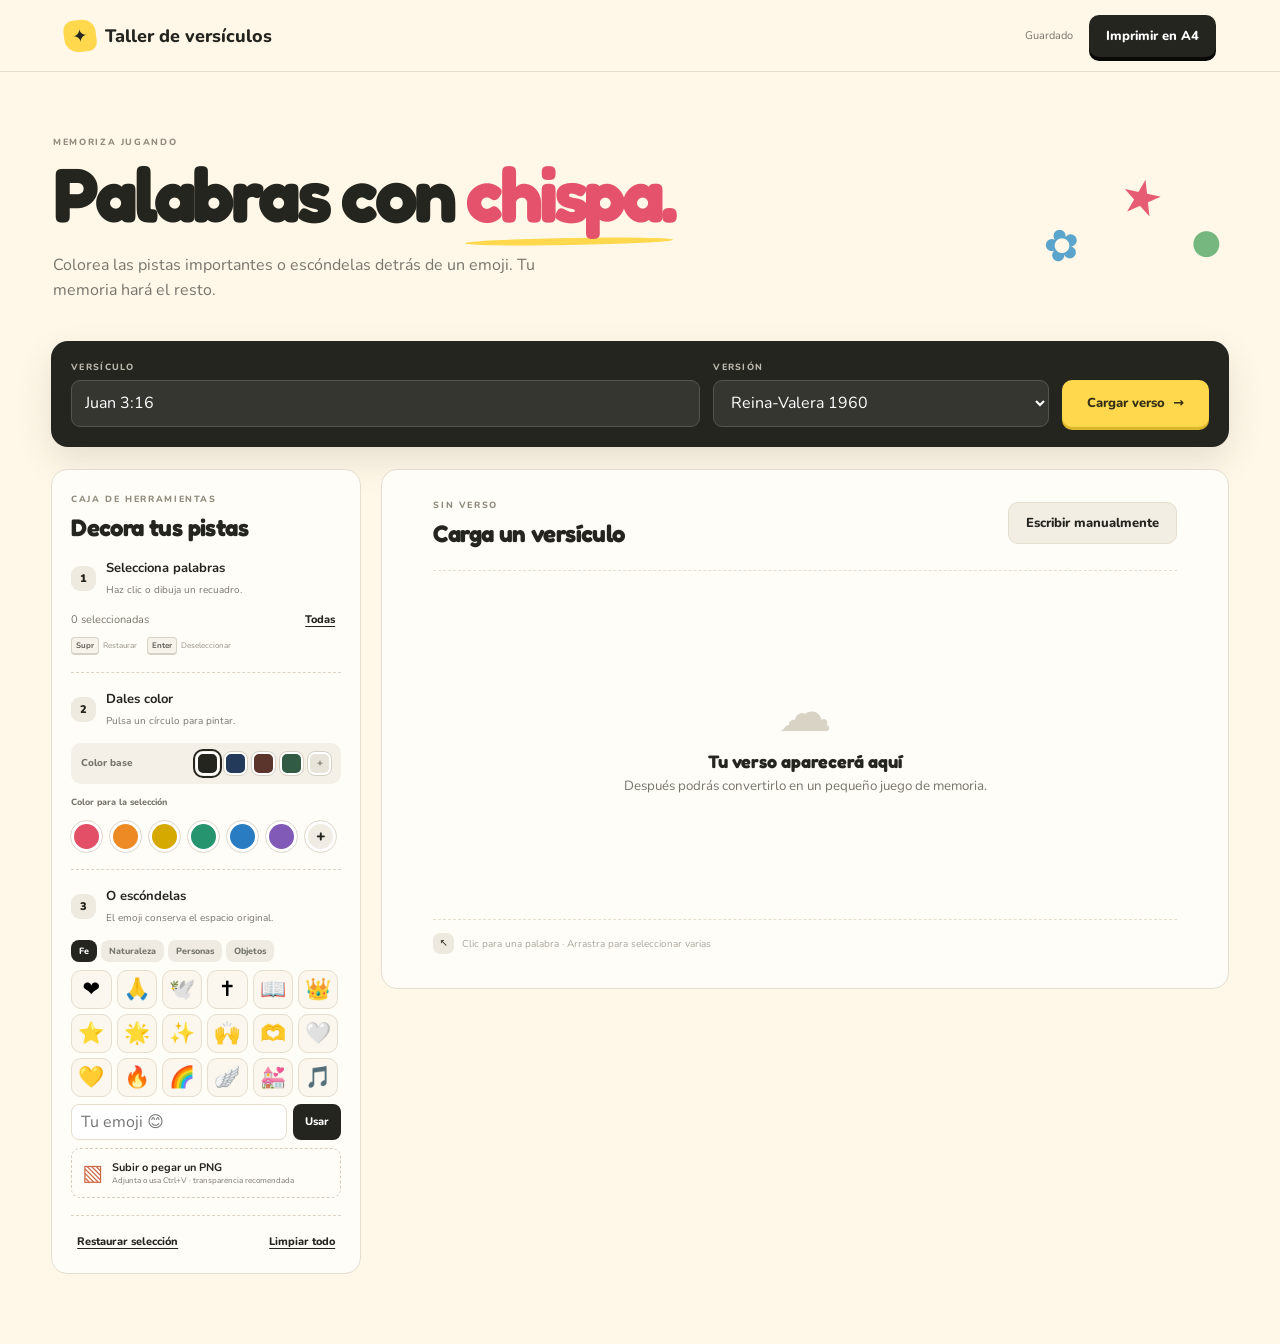
==== memory/index.html @ 90e28985 "init" ====
<!doctype html>
<html lang="es">
  <head>
    <meta charset="UTF-8" />
    <meta name="viewport" content="width=device-width, initial-scale=1.0" />
    <meta name="theme-color" content="#fff8e8" />
    <title>Taller de versículos · Memoriza jugando</title>
    <link rel="preconnect" href="https://fonts.googleapis.com" />
    <link rel="preconnect" href="https://fonts.gstatic.com" crossorigin />
    <link href="https://fonts.googleapis.com/css2?family=Atkinson+Hyperlegible:wght@400;700&family=Baloo+2:wght@400;600;700&family=Fredoka:wght@400;500;600&family=Nunito:wght@400;600;700;800&family=Quicksand:wght@500;600;700&display=swap" rel="stylesheet" />
    <link rel="stylesheet" href="styles.css" />
  </head>
  <body>
    <header class="topbar">
      <a href="#" class="brand"><span class="brand-spark">✦</span><span>Taller de versículos</span></a>
      <div class="top-actions">
        <span id="save-status">Guardado</span>
        <button id="print-button" class="button button-ink" type="button">Imprimir en A4</button>
      </div>
    </header>

    <main>
      <section class="intro">
        <div>
          <p class="eyebrow">Memoriza jugando</p>
          <h1>Palabras con <span>chispa.</span></h1>
          <p>Colorea las pistas importantes o escóndelas detrás de un emoji. Tu memoria hará el resto.</p>
        </div>
        <div class="doodle" aria-hidden="true"><span>★</span><span>●</span><span>✿</span></div>
      </section>

      <form id="verse-form" class="loader-card">
        <div class="field verse-field">
          <label for="reference-input">Versículo</label>
          <input id="reference-input" value="Juan 3:16" autocomplete="off" spellcheck="false" />
        </div>
        <div class="field">
          <label for="version-select">Versión</label>
          <select id="version-select">
            <option value="RVR1960">Reina-Valera 1960</option>
            <option value="NTV">Nueva Traducción Viviente</option>
          </select>
        </div>
        <button class="button button-sun" type="submit">Cargar verso <span>→</span></button>
      </form>

      <section class="studio">
        <aside class="toolbox">
          <div class="toolbox-heading">
            <p class="eyebrow">Caja de herramientas</p>
            <h2>Decora tus pistas</h2>
          </div>

          <div class="tool-group">
            <div class="tool-label"><span>1</span><div><strong>Selecciona palabras</strong><small>Haz clic o dibuja un recuadro.</small></div></div>
            <div class="selection-actions">
              <span id="selection-count">0 seleccionadas</span>
              <button id="select-all" type="button">Todas</button>
            </div>
            <div class="shortcut-hints"><span><kbd>Supr</kbd> Restaurar</span><span><kbd>Enter</kbd> Deseleccionar</span></div>
          </div>

          <div class="tool-group">
            <div class="tool-label"><span>2</span><div><strong>Dales color</strong><small>Pulsa un círculo para pintar.</small></div></div>
            <div class="base-color-row">
              <span>Color base</span>
              <div id="base-colors" class="base-colors">
                <button type="button" data-base-color="#25251f" style="--swatch:#25251f" aria-label="Carbón"></button>
                <button type="button" data-base-color="#243a5a" style="--swatch:#243a5a" aria-label="Azul tinta"></button>
                <button type="button" data-base-color="#5b342b" style="--swatch:#5b342b" aria-label="Marrón"></button>
                <button type="button" data-base-color="#315b45" style="--swatch:#315b45" aria-label="Verde bosque"></button>
                <label class="base-custom" title="Otro color base"><input id="base-color" type="color" value="#25251f" /><span>+</span></label>
              </div>
            </div>
            <span class="accent-label">Color para la selección</span>
            <div id="color-palette" class="color-palette" aria-label="Paleta de colores">
              <button type="button" data-color="#e34f66" style="--swatch:#e34f66" aria-label="Rojo sandía"></button>
              <button type="button" data-color="#ee8a24" style="--swatch:#ee8a24" aria-label="Naranja"></button>
              <button type="button" data-color="#d5a900" style="--swatch:#d5a900" aria-label="Amarillo oscuro"></button>
              <button type="button" data-color="#26946f" style="--swatch:#26946f" aria-label="Verde"></button>
              <button type="button" data-color="#297cc1" style="--swatch:#297cc1" aria-label="Azul"></button>
              <button type="button" data-color="#815ab7" style="--swatch:#815ab7" aria-label="Violeta"></button>
              <label class="custom-color" title="Elegir otro color"><input id="custom-color" type="color" value="#e34f66" /><span>+</span></label>
            </div>
          </div>

          <div class="tool-group">
            <div class="tool-label"><span>3</span><div><strong>O escóndelas</strong><small>El emoji conserva el espacio original.</small></div></div>
            <div id="emoji-tabs" class="emoji-tabs">
              <button type="button" class="active" data-emoji-category="fe">Fe</button><button type="button" data-emoji-category="naturaleza">Naturaleza</button><button type="button" data-emoji-category="personas">Personas</button><button type="button" data-emoji-category="objetos">Objetos</button>
            </div>
            <div id="emoji-palette" class="emoji-palette" aria-label="Selector de emojis"></div>
            <div class="custom-emoji-row">
              <input id="custom-emoji" maxlength="8" placeholder="Tu emoji 😊" aria-label="Emoji personalizado" />
              <button id="apply-custom-emoji" type="button">Usar</button>
            </div>
            <label class="png-upload" for="png-input"><span>▧</span><div><strong>Subir o pegar un PNG</strong><small id="png-status">Adjunta o usa Ctrl+V · transparencia recomendada</small></div><input id="png-input" type="file" accept="image/png" /></label>
          </div>

          <div class="reset-row">
            <button id="restore-selected" type="button">Restaurar selección</button>
            <button id="restore-all" type="button">Limpiar todo</button>
          </div>
        </aside>

        <article class="canvas-card">
          <div class="canvas-top">
            <div><p id="verse-version" class="eyebrow">Sin verso</p><h2 id="verse-reference">Carga un versículo</h2></div>
            <button id="paste-button" class="button button-soft" type="button">Escribir manualmente</button>
          </div>
          <div id="empty-state" class="empty-state"><span>☁</span><strong>Tu verso aparecerá aquí</strong><small>Después podrás convertirlo en un pequeño juego de memoria.</small></div>
          <div id="verse-canvas" class="verse-canvas" aria-live="polite"></div>
          <p id="copyright" class="copyright"></p>
          <div class="canvas-hint"><span class="mouse-icon">↖</span> Clic para una palabra · Arrastra para seleccionar varias</div>
        </article>
      </section>
    </main>

    <dialog id="manual-dialog">
      <form method="dialog" class="dialog-card">
        <button class="dialog-close" value="cancel" aria-label="Cerrar">×</button>
        <p class="eyebrow">Entrada manual</p>
        <h2>Escribe el versículo</h2>
        <label for="manual-reference">Referencia</label>
        <input id="manual-reference" value="Juan 3:16" />
        <label for="manual-text">Texto</label>
        <textarea id="manual-text" rows="5" placeholder="Porque de tal manera amó Dios al mundo…"></textarea>
        <div class="dialog-actions"><button value="cancel" class="button button-soft">Cancelar</button><button id="use-manual" value="default" class="button button-sun">Usar este verso</button></div>
      </form>
    </dialog>

    <dialog id="print-dialog">
      <form method="dialog" class="dialog-card">
        <button class="dialog-close" value="cancel" aria-label="Cerrar">×</button>
        <p class="eyebrow">A4 horizontal</p>
        <h2>Elige la letra</h2>
        <p class="dialog-copy">Calcularemos automáticamente el tamaño más grande que cabe en la hoja.</p>
        <div id="font-options" class="font-options">
          <label style="--sample-font:'Nunito',sans-serif"><input type="radio" name="print-font" value="Nunito" checked /><span>Aa</span><strong>Nunito</strong></label>
          <label style="--sample-font:'Quicksand',sans-serif"><input type="radio" name="print-font" value="Quicksand" /><span>Aa</span><strong>Quicksand</strong></label>
          <label style="--sample-font:'Fredoka',sans-serif"><input type="radio" name="print-font" value="Fredoka" /><span>Aa</span><strong>Fredoka</strong></label>
          <label style="--sample-font:'Atkinson Hyperlegible',sans-serif"><input type="radio" name="print-font" value="Atkinson Hyperlegible" /><span>Aa</span><strong>Atkinson</strong></label>
          <label style="--sample-font:'Baloo 2',sans-serif"><input type="radio" name="print-font" value="Baloo 2" /><span>Aa</span><strong>Baloo 2</strong></label>
        </div>
        <div class="dialog-actions"><button value="cancel" class="button button-soft">Cancelar</button><button id="confirm-print" value="default" class="button button-sun">Preparar impresión</button></div>
      </form>
    </dialog>

    <div id="selection-box" class="selection-box" aria-hidden="true"></div>
    <section id="print-root" aria-hidden="true"></section>
    <div id="toast" class="toast" role="status" aria-live="polite"></div>
    <script src="app.js"></script>
  </body>
</html>
---- memory/styles.css ----
:root {
    --ink: #25251f;
    --muted: #77766d;
    --cream: #fff8e8;
    --paper: #fffdf8;
    --line: #e5ddce;
    --sun: #ffd84d;
    --pink: #f7a9b7;
    --blue: #a9d9ee;
    --green: #b9dfbc;
    --sans: "Nunito", system-ui, sans-serif;
}
* {
    box-sizing: border-box;
}
[hidden] {
    display: none !important;
}
html {
    scroll-behavior: smooth;
}
body {
    margin: 0;
    color: var(--ink);
    background: var(--cream);
    font-family: var(--sans);
}
button,
input,
select,
textarea {
    font: inherit;
}
button {
    cursor: pointer;
}
.topbar {
    height: 72px;
    padding: 0 5vw;
    display: flex;
    align-items: center;
    justify-content: space-between;
    background: rgba(255, 248, 232, 0.94);
    border-bottom: 1px solid var(--line);
    position: sticky;
    top: 0;
    z-index: 20;
    backdrop-filter: blur(12px);
}
.brand {
    color: var(--ink);
    text-decoration: none;
    display: flex;
    align-items: center;
    gap: 9px;
    font-weight: 800;
    font-size: 18px;
}
.brand-spark {
    display: grid;
    place-items: center;
    width: 32px;
    height: 32px;
    border-radius: 10px 13px 9px 14px;
    background: var(--sun);
    transform: rotate(-7deg);
}
.brand-spark::first-letter {
    transform: rotate(7deg);
}
.top-actions {
    display: flex;
    align-items: center;
    gap: 16px;
}
#save-status {
    color: var(--muted);
    font-size: 11px;
}
.button {
    min-height: 42px;
    padding: 0 17px;
    border: 0;
    border-radius: 10px;
    display: inline-flex;
    align-items: center;
    justify-content: center;
    gap: 8px;
    font-weight: 800;
    font-size: 13px;
}
.button:hover {
    transform: translateY(-1px);
}
.button-ink {
    color: white;
    background: var(--ink);
    box-shadow: 0 4px 0 #090a08;
}
.button-sun {
    color: #342e14;
    background: var(--sun);
    box-shadow: 0 3px 0 #ddb72a;
}
.button-soft {
    color: var(--ink);
    background: #f3eee4;
    border: 1px solid var(--line);
}
main {
    width: min(1360px, 92vw);
    margin: 0 auto;
    padding-bottom: 70px;
}
.intro {
    padding: 64px 2px 37px;
    display: flex;
    justify-content: space-between;
    align-items: center;
}
.eyebrow {
    margin: 0 0 8px;
    color: #908b7e;
    text-transform: uppercase;
    font-size: 9px;
    font-weight: 800;
    letter-spacing: 0.18em;
}
.intro h1 {
    margin: 0;
    font-family: "Fredoka", var(--sans);
    font-size: clamp(46px, 6vw, 78px);
    line-height: 1;
    letter-spacing: -0.055em;
}
.intro h1 span {
    color: #e4526b;
    position: relative;
}
.intro h1 span::after {
    content: "";
    position: absolute;
    left: 0;
    right: 0;
    bottom: -5px;
    height: 7px;
    background: var(--sun);
    border-radius: 50%;
    z-index: -1;
    transform: rotate(-1deg);
}
.intro p:not(.eyebrow) {
    max-width: 540px;
    margin: 20px 0 0;
    color: var(--muted);
    line-height: 1.6;
}
.doodle {
    width: 190px;
    height: 110px;
    position: relative;
}
.doodle span {
    position: absolute;
    display: grid;
    place-items: center;
}
.doodle span:nth-child(1) {
    right: 64px;
    top: 0;
    color: #e65c72;
    font-size: 48px;
    transform: rotate(12deg);
}
.doodle span:nth-child(2) {
    right: 5px;
    top: 54px;
    width: 31px;
    height: 31px;
    color: #75b77e;
    font-size: 34px;
}
.doodle span:nth-child(3) {
    left: 7px;
    bottom: 0;
    color: #5ba5cc;
    font-size: 43px;
    transform: rotate(-14deg);
}
.loader-card {
    display: grid;
    grid-template-columns: 1.5fr 0.8fr auto;
    gap: 13px;
    align-items: end;
    padding: 20px;
    background: var(--ink);
    border-radius: 17px;
    box-shadow: 0 14px 35px rgba(50, 45, 33, 0.12);
}
.field label,
.dialog-card label {
    display: block;
    margin: 0 0 7px;
    color: #bbb8ad;
    text-transform: uppercase;
    font-size: 9px;
    letter-spacing: 0.14em;
    font-weight: 800;
}
.field input,
.field select {
    width: 100%;
    height: 47px;
    padding: 0 13px;
    border: 1px solid #55554e;
    border-radius: 9px;
    color: white;
    background: #353630;
    outline: none;
}
.field input:focus,
.field select:focus {
    border-color: var(--sun);
}
.loader-card > .button {
    height: 47px;
    padding: 0 25px;
}
.studio {
    display: grid;
    grid-template-columns: 310px 1fr;
    gap: 20px;
    align-items: start;
    margin-top: 22px;
}
.toolbox,
.canvas-card {
    background: var(--paper);
    border: 1px solid var(--line);
    border-radius: 16px;
}
.toolbox {
    padding: 23px 19px;
    position: sticky;
    top: 91px;
}
.toolbox-heading h2,
.canvas-top h2,
.dialog-card h2 {
    margin: 0;
    font-family: "Fredoka", var(--sans);
    font-size: 24px;
    letter-spacing: -0.025em;
}
.tool-group {
    padding: 17px 0;
    border-bottom: 1px dashed #ddd4c5;
}
.tool-label {
    display: flex;
    align-items: center;
    gap: 10px;
}
.tool-label > span {
    flex: 0 0 25px;
    height: 25px;
    display: grid;
    place-items: center;
    border-radius: 9px;
    background: #eeeadf;
    font-size: 11px;
    font-weight: 900;
}
.tool-label strong {
    display: block;
    font-size: 13px;
}
.tool-label small {
    color: var(--muted);
    font-size: 10px;
}
.selection-actions {
    display: flex;
    justify-content: space-between;
    align-items: center;
    margin-top: 12px;
    color: var(--muted);
    font-size: 11px;
}
.selection-actions button,
.reset-row button {
    border: 0;
    background: transparent;
    color: var(--ink);
    font-weight: 800;
    font-size: 11px;
    text-decoration: underline;
    text-underline-offset: 3px;
}
.shortcut-hints {
    display: flex;
    flex-wrap: wrap;
    gap: 6px 10px;
    margin-top: 9px;
    color: #969288;
    font-size: 8px;
}
.shortcut-hints span {
    display: flex;
    align-items: center;
    gap: 4px;
}
kbd {
    min-width: 25px;
    padding: 2px 4px;
    border: 1px solid #d8d1c5;
    border-bottom-width: 2px;
    border-radius: 4px;
    background: #f7f3ea;
    color: #5c5a53;
    font: 700 8px var(--sans);
    text-align: center;
}
.color-palette {
    display: flex;
    flex-wrap: wrap;
    gap: 8px;
    margin-top: 13px;
}
.color-palette > button,
.custom-color {
    width: 31px;
    height: 31px;
    border-radius: 50%;
    border: 3px solid white;
    outline: 1px solid #ddd6ca;
    background: var(--swatch);
    transition: 0.15s;
}
.color-palette > button:hover {
    transform: scale(1.13);
}
.custom-color {
    position: relative;
    display: grid;
    place-items: center;
    overflow: hidden;
    background: #f0ece4;
    font-weight: 900;
    cursor: pointer;
}
.custom-color input {
    position: absolute;
    inset: 0;
    opacity: 0;
    cursor: pointer;
}
.custom-color span {
    pointer-events: none;
}
.base-color-row {
    display: flex;
    justify-content: space-between;
    align-items: center;
    margin-top: 13px;
    padding: 9px 10px;
    border-radius: 10px;
    background: #f4f0e7;
    color: var(--muted);
    font-size: 10px;
    font-weight: 800;
}
.base-colors {
    display: flex;
    align-items: center;
    gap: 5px;
}
.base-colors button,
.base-custom {
    position: relative;
    display: grid;
    place-items: center;
    width: 23px;
    height: 23px;
    padding: 0;
    border: 2px solid white;
    border-radius: 7px;
    outline: 1px solid #d8d1c5;
    background: var(--swatch);
    overflow: hidden;
}
.base-colors button.active {
    outline: 2px solid var(--ink);
    outline-offset: 1px;
}
.base-custom {
    background: #e9e4da;
    cursor: pointer;
}
.base-custom input {
    position: absolute;
    inset: 0;
    opacity: 0;
    cursor: pointer;
}
.base-custom span {
    pointer-events: none;
}
.accent-label {
    display: block;
    margin-top: 12px;
    color: var(--muted);
    font-size: 9px;
    font-weight: 800;
}
.emoji-tabs {
    display: flex;
    gap: 4px;
    margin-top: 13px;
    overflow-x: auto;
    scrollbar-width: none;
}
.emoji-tabs button {
    flex: 0 0 auto;
    padding: 5px 8px;
    border: 0;
    border-radius: 8px;
    background: #efebe2;
    color: var(--muted);
    font-size: 9px;
    font-weight: 800;
}
.emoji-tabs button.active {
    background: var(--ink);
    color: white;
}
.emoji-palette {
    display: grid;
    grid-template-columns: repeat(6, 1fr);
    gap: 5px;
    max-height: 132px;
    margin-top: 8px;
    overflow-y: auto;
    padding-right: 3px;
}
.emoji-palette button {
    height: 39px;
    border: 1px solid var(--line);
    border-radius: 10px;
    background: #fbf7ee;
    font-size: 21px;
}
.emoji-palette button:hover {
    background: #fff2c3;
    transform: rotate(-3deg) scale(1.05);
}
.custom-emoji-row {
    display: grid;
    grid-template-columns: 1fr auto;
    gap: 6px;
    margin-top: 7px;
}
.custom-emoji-row input {
    min-width: 0;
    height: 36px;
    padding: 0 9px;
    border: 1px solid var(--line);
    border-radius: 8px;
}
.custom-emoji-row button {
    border: 0;
    border-radius: 8px;
    background: var(--ink);
    color: white;
    font-size: 11px;
    font-weight: 800;
    padding: 0 12px;
}
.png-upload {
    display: flex;
    align-items: center;
    gap: 9px;
    margin-top: 8px;
    padding: 9px 10px;
    border: 1px dashed #d5ccbd;
    border-radius: 9px;
    cursor: pointer;
}
.png-upload > span {
    font-size: 22px;
    color: #ce6a48;
}
.png-upload strong,
.png-upload small {
    display: block;
}
.png-upload strong {
    font-size: 11px;
}
.png-upload small {
    max-width: 185px;
    color: var(--muted);
    font-size: 8px;
    overflow: hidden;
    text-overflow: ellipsis;
    white-space: nowrap;
}
.png-upload input {
    position: absolute;
    width: 1px;
    height: 1px;
    opacity: 0;
}
.reset-row {
    display: flex;
    justify-content: space-between;
    padding-top: 17px;
}
.canvas-card {
    min-height: 520px;
    padding: 29px clamp(25px, 4vw, 55px) 22px;
}
.canvas-top {
    display: flex;
    justify-content: space-between;
    align-items: center;
    gap: 20px;
    padding-bottom: 22px;
    border-bottom: 1px dashed var(--line);
}
.empty-state {
    min-height: 330px;
    display: flex;
    flex-direction: column;
    align-items: center;
    justify-content: center;
    color: var(--muted);
    text-align: center;
}
.empty-state > span {
    font-size: 54px;
    color: #d9d3c5;
}
.empty-state strong {
    color: var(--ink);
    font-family: "Fredoka", var(--sans);
    font-size: 18px;
}
.empty-state small {
    margin-top: 5px;
}
.verse-canvas {
    min-height: 295px;
    padding: 46px 0 32px;
    font-family: "Nunito", sans-serif;
    font-size: clamp(25px, 3.2vw, 46px);
    font-weight: 700;
    line-height: 1.62;
    letter-spacing: -0.02em;
    user-select: none;
    cursor: crosshair;
}
.verse-canvas[hidden] {
    display: none;
}
.word {
    display: inline;
    border-radius: 6px;
    padding: 2px 1px;
    transition: 0.12s;
}
.word:hover {
    background: #f1ece1;
}
.word.selected {
    outline: 2px solid #33342e;
    outline-offset: 2px;
    background: #fff0a6;
}
.word.selection-preview {
    outline: 2px dashed #e17134;
    outline-offset: 2px;
    background: #ffedc8;
}
.word-core {
    display: inline-block;
    position: relative;
    text-align: center;
    vertical-align: baseline;
}
.word.replaced .original {
    visibility: hidden;
}
.replacement {
    display: none;
    position: absolute;
    left: 50%;
    top: 50%;
    transform: translate(-50%, -50%);
    font-family: "Apple Color Emoji", "Segoe UI Emoji", sans-serif;
    font-size: 0.78em;
    line-height: 1;
    white-space: nowrap;
}
.word.replaced .replacement {
    display: block;
}
.replacement-image {
    width: auto;
    height: 1.8em;
    max-width: none;
    object-fit: contain;
}
.copyright {
    margin: 10px 0 0;
    color: #aaa69d;
    font-size: 9px;
    line-height: 1.45;
}
.canvas-hint {
    margin-top: 18px;
    padding-top: 13px;
    border-top: 1px dashed var(--line);
    color: #aaa69d;
    font-size: 10px;
}
.mouse-icon {
    display: inline-grid;
    place-items: center;
    width: 21px;
    height: 21px;
    margin-right: 5px;
    border-radius: 7px;
    background: #eee9de;
    color: var(--ink);
}
.selection-box {
    display: none;
    position: fixed;
    z-index: 100;
    pointer-events: none;
    border: 2px dashed #e17134;
    border-radius: 6px;
    background: rgba(255, 216, 77, 0.17);
}
.selection-box.visible {
    display: block;
}
dialog {
    width: min(590px, calc(100vw - 28px));
    max-height: calc(100vh - 28px);
    padding: 0;
    border: 0;
    border-radius: 16px;
    background: var(--paper);
    color: var(--ink);
    box-shadow: 0 30px 100px rgba(33, 31, 25, 0.3);
    overflow: auto;
}
dialog::backdrop {
    background: rgba(34, 34, 29, 0.6);
    backdrop-filter: blur(3px);
}
.dialog-card {
    width: 100%;
    padding: 30px;
    position: relative;
}
.dialog-close {
    position: absolute;
    right: 17px;
    top: 13px;
    border: 0;
    background: transparent;
    color: var(--muted);
    font-size: 25px;
}
.dialog-card > label {
    color: var(--muted);
    margin-top: 18px;
}
.dialog-card > input,
.dialog-card textarea {
    width: 100%;
    border: 1px solid var(--line);
    border-radius: 9px;
    background: white;
    padding: 11px;
}
.dialog-card > input {
    height: 44px;
}
.dialog-card textarea {
    display: block;
    resize: vertical;
    line-height: 1.5;
}
.dialog-copy {
    color: var(--muted);
    font-size: 12px;
}
.dialog-actions {
    display: flex;
    justify-content: flex-end;
    gap: 9px;
    margin-top: 22px;
}
.font-options {
    display: grid;
    grid-template-columns: repeat(5, 1fr);
    gap: 8px;
    margin-top: 20px;
}
.font-options label {
    margin: 0;
    min-width: 0;
    padding: 11px 5px 9px;
    border: 1px solid var(--line);
    border-radius: 11px;
    text-align: center;
    cursor: pointer;
    color: var(--ink);
    text-transform: none;
    letter-spacing: 0;
}
.font-options label:has(input:checked) {
    border-color: #d9ac13;
    background: #fff4bd;
    box-shadow: 0 0 0 2px #fff inset;
}
.font-options input {
    position: absolute;
    opacity: 0;
}
.font-options span {
    display: block;
    font: 600 27px var(--sample-font);
}
.font-options strong {
    display: block;
    margin-top: 2px;
    overflow: hidden;
    text-overflow: ellipsis;
    font-size: 9px;
}
.toast {
    position: fixed;
    left: 50%;
    bottom: 22px;
    z-index: 200;
    transform: translate(-50%, 20px);
    padding: 11px 16px;
    border-radius: 9px;
    background: var(--ink);
    color: white;
    font-size: 12px;
    opacity: 0;
    pointer-events: none;
    transition: 0.2s;
}
.toast.visible {
    opacity: 1;
    transform: translate(-50%, 0);
}
#print-root {
    position: fixed;
    left: -10000px;
    top: 0;
    width: 277mm;
    height: auto;
    opacity: 0;
    pointer-events: none;
    overflow: hidden;
    display: block;
}
.print-verse {
    width: 100%;
    font-weight: 700;
    line-height: 1.2;
    letter-spacing: -0.015em;
}
.print-verse .word {
    padding: 0;
}
.print-page {
    width: 277mm;
    height: 190mm;
    padding: 3mm;
    display: flex;
    align-items: center;
    overflow: hidden;
}

@media (max-width: 800px) {
    .topbar {
        padding: 0 4vw;
    }
    #save-status {
        display: none;
    }
    main {
        width: 94vw;
    }
    .intro {
        padding-top: 45px;
    }
    .doodle {
        display: none;
    }
    .loader-card {
        grid-template-columns: 1fr;
    }
    .studio {
        grid-template-columns: 1fr;
    }
    .toolbox {
        position: static;
    }
    .canvas-top {
        align-items: flex-start;
    }
    .font-options {
        grid-template-columns: repeat(3, 1fr);
    }
    .dialog-card {
        padding: 25px 18px;
    }
}

@media print {
    @page {
        size: A4 landscape;
        margin: 10mm;
    }
    html,
    body {
        margin: 0 !important;
        padding: 0 !important;
        background: white !important;
        print-color-adjust: exact;
        -webkit-print-color-adjust: exact;
    }
    body > *:not(#print-root) {
        display: none !important;
    }
    #print-root {
        position: static;
        width: auto;
        height: auto;
        padding: 0;
        opacity: 1;
        display: block !important;
        overflow: visible;
    }
    .print-page {
        break-after: page;
        page-break-after: always;
    }
    .print-page:last-child {
        break-after: auto;
        page-break-after: auto;
    }
    .print-verse .word.selected {
        outline: 0;
        background: transparent;
    }
}
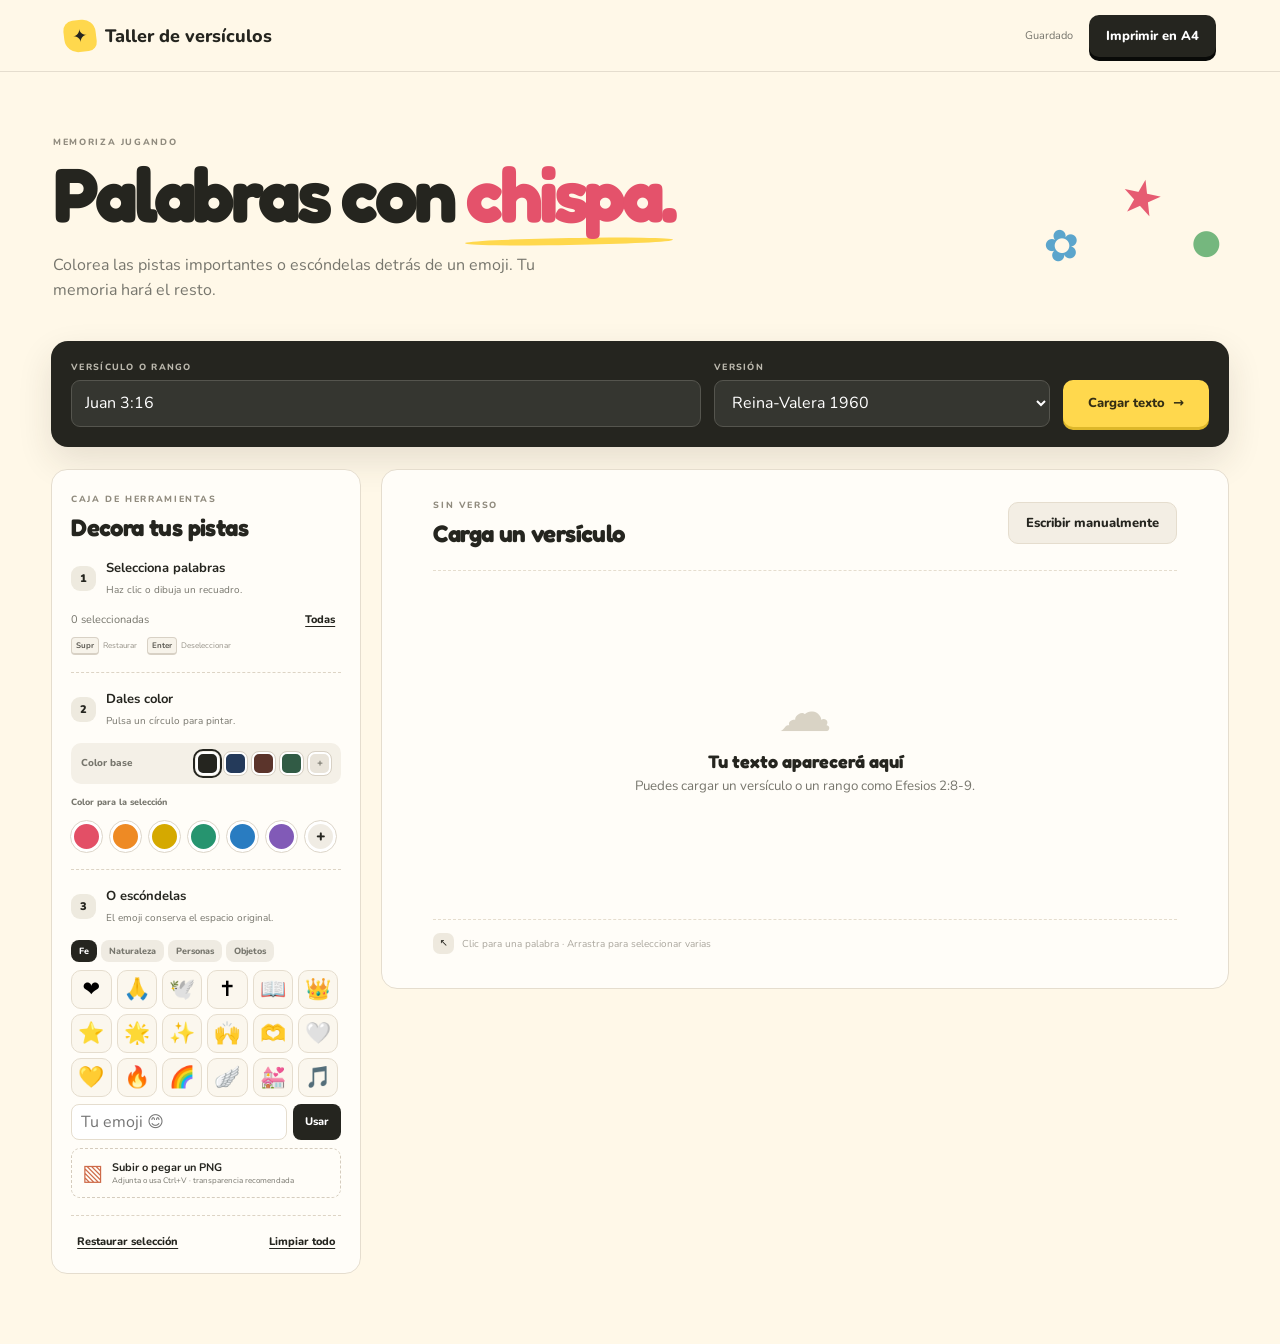
==== commit 7bcf10f0: "index and dash verse feature" ====
--- a/memory/index.html
+++ b/memory/index.html
@@ -31,8 +31,8 @@
 
       <form id="verse-form" class="loader-card">
         <div class="field verse-field">
-          <label for="reference-input">Versículo</label>
-          <input id="reference-input" value="Juan 3:16" autocomplete="off" spellcheck="false" />
+          <label for="reference-input">Versículo o rango</label>
+          <input id="reference-input" value="Juan 3:16" placeholder="Efesios 2:8-9" autocomplete="off" spellcheck="false" />
         </div>
         <div class="field">
           <label for="version-select">Versión</label>
@@ -41,7 +41,7 @@
             <option value="NTV">Nueva Traducción Viviente</option>
           </select>
         </div>
-        <button class="button button-sun" type="submit">Cargar verso <span>→</span></button>
+        <button class="button button-sun" type="submit">Cargar texto <span>→</span></button>
       </form>
 
       <section class="studio">
@@ -108,7 +108,7 @@
             <div><p id="verse-version" class="eyebrow">Sin verso</p><h2 id="verse-reference">Carga un versículo</h2></div>
             <button id="paste-button" class="button button-soft" type="button">Escribir manualmente</button>
           </div>
-          <div id="empty-state" class="empty-state"><span>☁</span><strong>Tu verso aparecerá aquí</strong><small>Después podrás convertirlo en un pequeño juego de memoria.</small></div>
+          <div id="empty-state" class="empty-state"><span>☁</span><strong>Tu texto aparecerá aquí</strong><small>Puedes cargar un versículo o un rango como Efesios 2:8-9.</small></div>
           <div id="verse-canvas" class="verse-canvas" aria-live="polite"></div>
           <p id="copyright" class="copyright"></p>
           <div class="canvas-hint"><span class="mouse-icon">↖</span> Clic para una palabra · Arrastra para seleccionar varias</div>
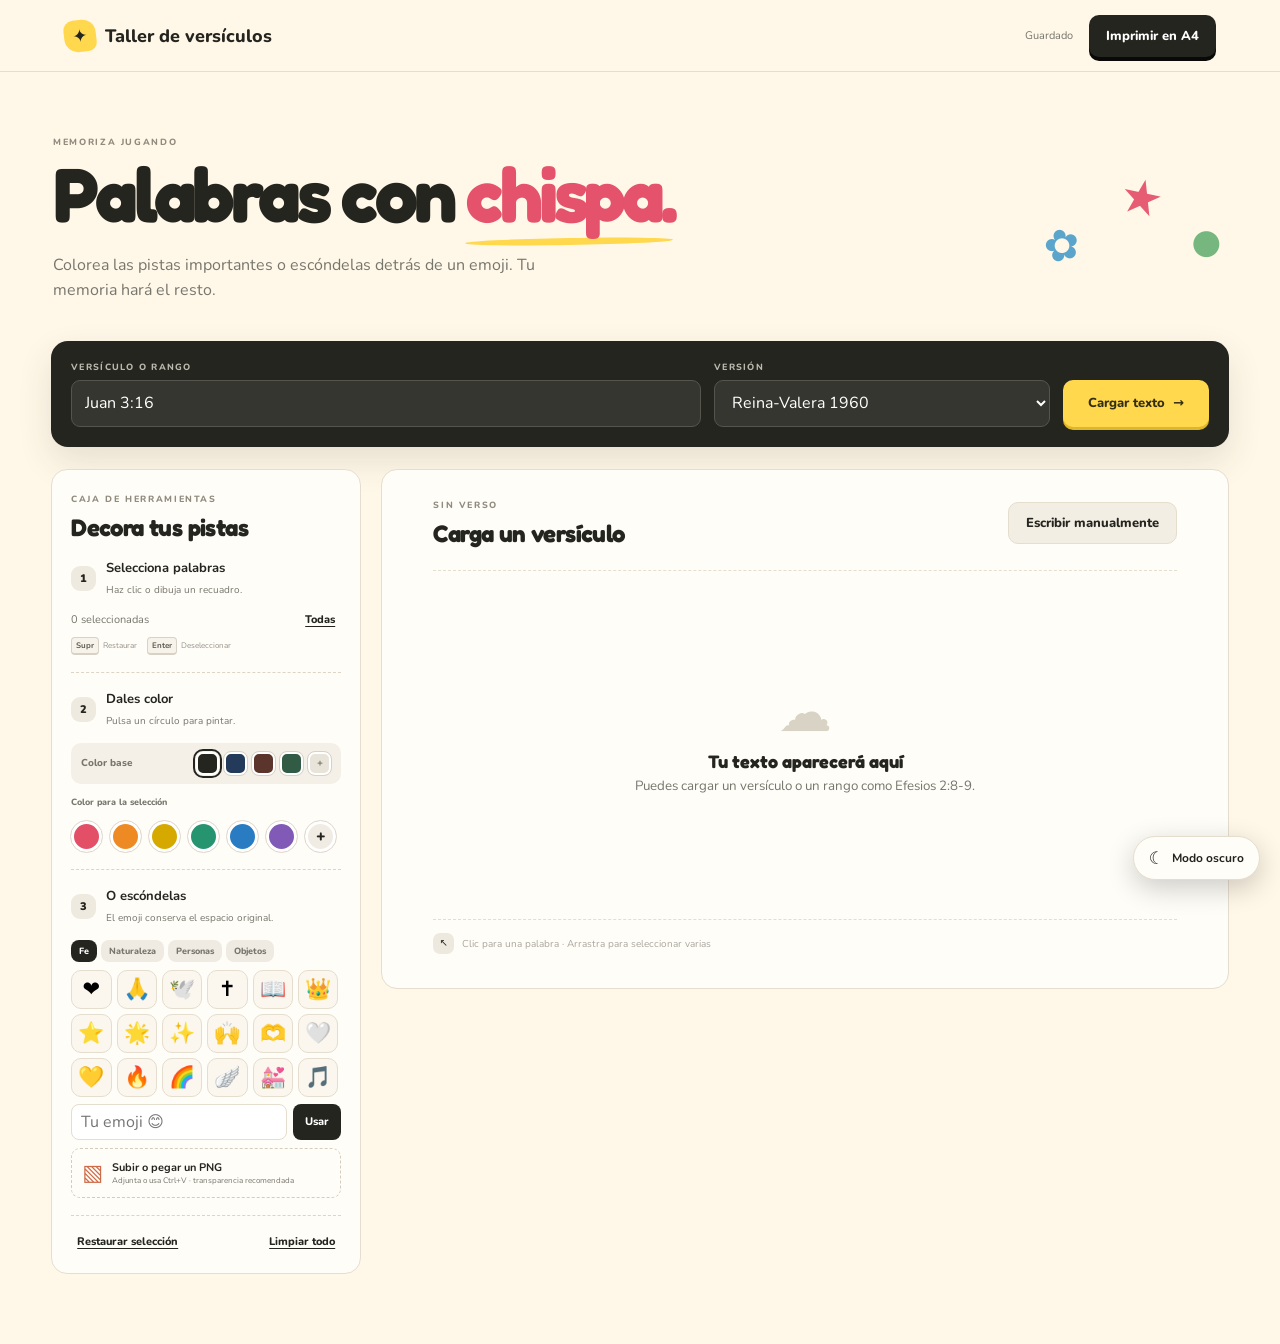
==== commit 813d4cd9: "dark mode" ====
--- a/memory/index.html
+++ b/memory/index.html
@@ -5,10 +5,12 @@
     <meta name="viewport" content="width=device-width, initial-scale=1.0" />
     <meta name="theme-color" content="#fff8e8" />
     <title>Taller de versículos · Memoriza jugando</title>
+    <script src="../theme.js"></script>
     <link rel="preconnect" href="https://fonts.googleapis.com" />
     <link rel="preconnect" href="https://fonts.gstatic.com" crossorigin />
     <link href="https://fonts.googleapis.com/css2?family=Atkinson+Hyperlegible:wght@400;700&family=Baloo+2:wght@400;600;700&family=Fredoka:wght@400;500;600&family=Nunito:wght@400;600;700;800&family=Quicksand:wght@500;600;700&display=swap" rel="stylesheet" />
     <link rel="stylesheet" href="styles.css" />
+    <link rel="stylesheet" href="../theme.css" />
   </head>
   <body>
     <header class="topbar">
--- a/memory/styles.css
+++ b/memory/styles.css
@@ -791,6 +791,46 @@
     overflow: hidden;
 }
 
+    :root[data-theme="dark"] {
+        color-scheme: dark;
+        --ink: #f1f0e9;
+        --muted: #aaa99f;
+        --cream: #141510;
+        --paper: #20211b;
+        --line: #3d3e35;
+    }
+    html[data-theme="dark"] .topbar { background: rgba(20, 21, 16, 0.9); }
+    html[data-theme="dark"] .button-ink,
+    html[data-theme="dark"] .custom-emoji-row button,
+    html[data-theme="dark"] .toast { color: #20230e; background: var(--sun); }
+    html[data-theme="dark"] .button-soft,
+    html[data-theme="dark"] .tool-label > span,
+    html[data-theme="dark"] .emoji-tabs button,
+    html[data-theme="dark"] .mouse-icon { background: #303129; }
+    html[data-theme="dark"] .loader-card { background: #20211b; border: 1px solid var(--line); box-shadow: 0 14px 35px rgba(0, 0, 0, 0.3); }
+    html[data-theme="dark"] .field input,
+    html[data-theme="dark"] .field select { color: var(--ink); background: #292a24; border-color: #55564d; }
+    html[data-theme="dark"] .tool-group { border-bottom-color: var(--line); }
+    html[data-theme="dark"] kbd,
+    html[data-theme="dark"] .custom-color,
+    html[data-theme="dark"] .base-color-row,
+    html[data-theme="dark"] .base-custom,
+    html[data-theme="dark"] .emoji-palette button,
+    html[data-theme="dark"] .dialog-card > input,
+    html[data-theme="dark"] .dialog-card textarea { color: var(--ink); background: #292a24; border-color: var(--line); }
+    html[data-theme="dark"] .color-palette > button,
+    html[data-theme="dark"] .custom-color,
+    html[data-theme="dark"] .base-colors button,
+    html[data-theme="dark"] .base-custom { border-color: #20211b; outline-color: #55564d; }
+    html[data-theme="dark"] .emoji-tabs button.active { color: #20230e; background: var(--sun); }
+    html[data-theme="dark"] .emoji-palette button:hover { background: #403a23; }
+    html[data-theme="dark"] .png-upload { border-color: #55564d; }
+    html[data-theme="dark"] .empty-state > span { color: #55564d; }
+    html[data-theme="dark"] .word:hover { background: #303129; }
+    html[data-theme="dark"] .word.selected { color: #25251f; background: #e9d36c; outline-color: #f1f0e9; }
+    html[data-theme="dark"] .word.selection-preview { color: #25251f; background: #e9c68b; }
+    html[data-theme="dark"] .font-options label:has(input:checked) { color: #25251f; background: #e8d777; box-shadow: 0 0 0 2px #20211b inset; }
+
 @media (max-width: 800px) {
     .topbar {
         padding: 0 4vw;
@@ -836,6 +876,7 @@
     body {
         margin: 0 !important;
         padding: 0 !important;
+        color: #25251f !important;
         background: white !important;
         print-color-adjust: exact;
         -webkit-print-color-adjust: exact;
--- a/theme.css
+++ b/theme.css
@@ -0,0 +1,58 @@
+:root[data-theme="light"] {
+  color-scheme: light;
+}
+
+.theme-toggle {
+  position: fixed;
+  right: 20px;
+  bottom: 20px;
+  z-index: 1000;
+  min-height: 44px;
+  padding: 0 15px;
+  display: inline-flex;
+  align-items: center;
+  justify-content: center;
+  gap: 8px;
+  border: 1px solid var(--line);
+  border-radius: 999px;
+  color: var(--ink);
+  background: var(--card, var(--paper));
+  box-shadow: 0 8px 28px rgba(0, 0, 0, 0.2);
+  font: 700 12px var(--sans, system-ui, sans-serif);
+  cursor: pointer;
+  transition: transform 0.18s ease, box-shadow 0.18s ease;
+}
+
+.theme-toggle:hover {
+  transform: translateY(-2px);
+  box-shadow: 0 11px 32px rgba(0, 0, 0, 0.28);
+}
+
+.theme-toggle:focus-visible {
+  outline: 3px solid var(--lime, var(--accent, var(--sun, #ffd84d)));
+  outline-offset: 3px;
+}
+
+.theme-toggle > span:first-child {
+  font-size: 17px;
+  line-height: 1;
+}
+
+@media (max-width: 520px) {
+  .theme-toggle {
+    right: 14px;
+    bottom: 14px;
+  }
+}
+
+@media print {
+  .theme-toggle {
+    display: none !important;
+  }
+}
+
+@media (prefers-reduced-motion: reduce) {
+  .theme-toggle {
+    transition: none;
+  }
+}
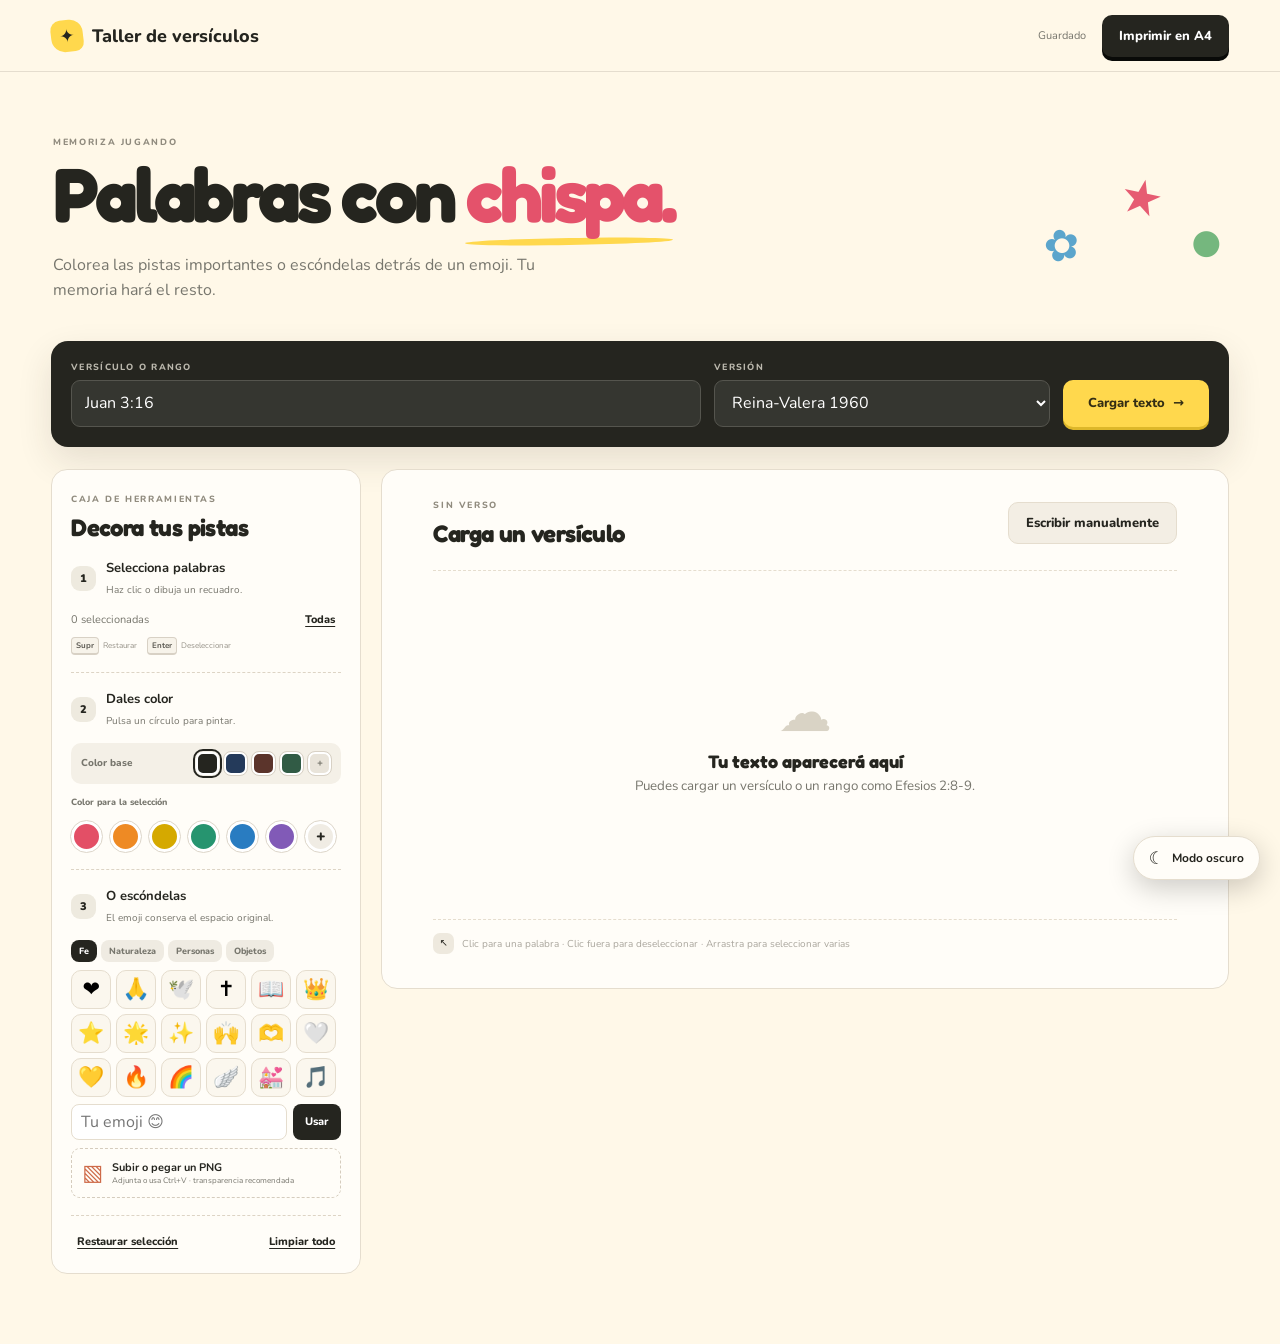
==== commit cfb873fc: "text deselection" ====
--- a/memory/index.html
+++ b/memory/index.html
@@ -113,7 +113,7 @@
           <div id="empty-state" class="empty-state"><span>☁</span><strong>Tu texto aparecerá aquí</strong><small>Puedes cargar un versículo o un rango como Efesios 2:8-9.</small></div>
           <div id="verse-canvas" class="verse-canvas" aria-live="polite"></div>
           <p id="copyright" class="copyright"></p>
-          <div class="canvas-hint"><span class="mouse-icon">↖</span> Clic para una palabra · Arrastra para seleccionar varias</div>
+          <div class="canvas-hint"><span class="mouse-icon">↖</span> Clic para una palabra · Clic fuera para deseleccionar · Arrastra para seleccionar varias</div>
         </article>
       </section>
     </main>
--- a/memory/styles.css
+++ b/memory/styles.css
@@ -9,6 +9,9 @@
     --blue: #a9d9ee;
     --green: #b9dfbc;
     --sans: "Nunito", system-ui, sans-serif;
+    --content-max-width: 1360px;
+    --content-half-width: 680px;
+    --page-gutter: 4vw;
 }
 * {
     box-sizing: border-box;
@@ -36,7 +39,7 @@
 }
 .topbar {
     height: 72px;
-    padding: 0 5vw;
+    padding-inline: max(var(--page-gutter), calc(50% - var(--content-half-width)));
     display: flex;
     align-items: center;
     justify-content: space-between;
@@ -108,7 +111,7 @@
     border: 1px solid var(--line);
 }
 main {
-    width: min(1360px, 92vw);
+    width: min(var(--content-max-width), calc(100% - var(--page-gutter) - var(--page-gutter)));
     margin: 0 auto;
     padding-bottom: 70px;
 }
@@ -440,7 +443,9 @@
     gap: 5px;
     max-height: 132px;
     margin-top: 8px;
+    overflow-x: hidden;
     overflow-y: auto;
+    scrollbar-gutter: stable;
     padding-right: 3px;
 }
 .emoji-palette button {
@@ -449,10 +454,12 @@
     border-radius: 10px;
     background: #fbf7ee;
     font-size: 21px;
+    transition: background-color 0.15s ease, border-color 0.15s ease, box-shadow 0.15s ease;
 }
 .emoji-palette button:hover {
     background: #fff2c3;
-    transform: rotate(-3deg) scale(1.05);
+    border-color: #e1ca71;
+    box-shadow: inset 0 0 0 1px #efd66f;
 }
 .custom-emoji-row {
     display: grid;
@@ -832,14 +839,11 @@
     html[data-theme="dark"] .font-options label:has(input:checked) { color: #25251f; background: #e8d777; box-shadow: 0 0 0 2px #20211b inset; }
 
 @media (max-width: 800px) {
-    .topbar {
-        padding: 0 4vw;
+    :root {
+        --page-gutter: 3vw;
     }
     #save-status {
         display: none;
-    }
-    main {
-        width: 94vw;
     }
     .intro {
         padding-top: 45px;
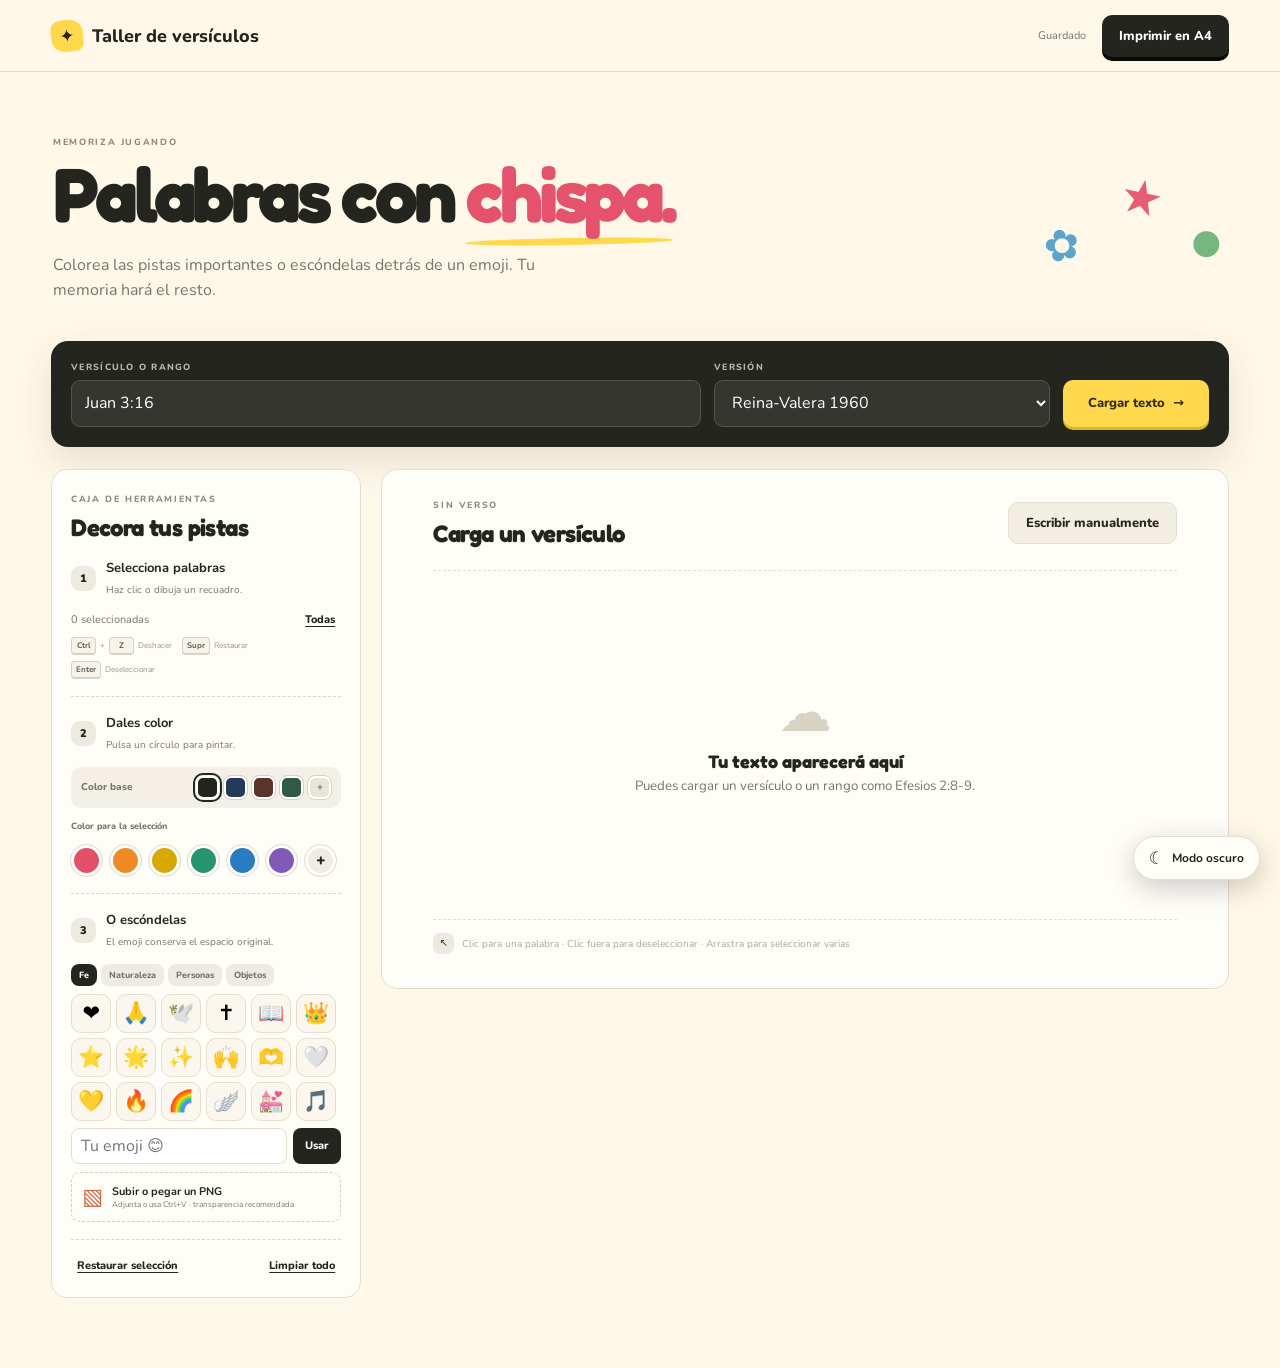
==== commit e43c7774: "control+z" ====
--- a/memory/index.html
+++ b/memory/index.html
@@ -59,7 +59,7 @@
               <span id="selection-count">0 seleccionadas</span>
               <button id="select-all" type="button">Todas</button>
             </div>
-            <div class="shortcut-hints"><span><kbd>Supr</kbd> Restaurar</span><span><kbd>Enter</kbd> Deseleccionar</span></div>
+            <div class="shortcut-hints"><span><kbd>Ctrl</kbd>+<kbd>Z</kbd> Deshacer</span><span><kbd>Supr</kbd> Restaurar</span><span><kbd>Enter</kbd> Deseleccionar</span></div>
           </div>
 
           <div class="tool-group">
